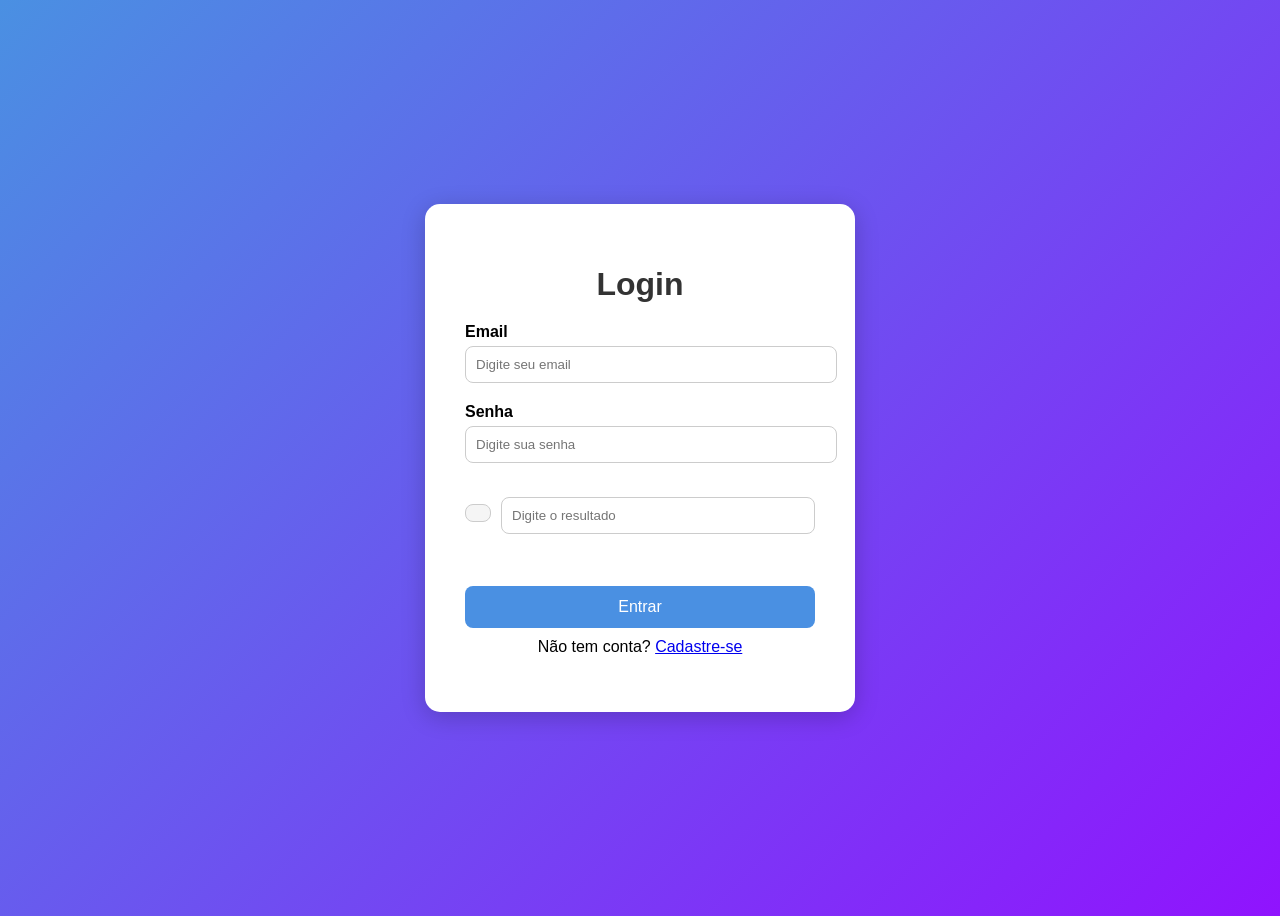
==== scr/index.html @ 042b9e36 "first commit" ====
<!DOCTYPE html>
<html lang="pt-BR">
<head>
  <meta charset="UTF-8" />
  <meta name="viewport" content="width=device-width, initial-scale=1.0" />
  <title>Tela de Login</title>
  <link rel="stylesheet" href="index.css" />
</head>
<body>

  <div class="login-container">
    <h1>Login</h1>
    <form id="loginForm">
      <div class="form-group">
        <label for="email">Email</label>
        <input type="email" id="email" required placeholder="Digite seu email" />
      </div>

      <div class="form-group">
        <label for="password">Senha</label>
        <input type="password" id="password" required placeholder="Digite sua senha" />
        <div id="password-strength"></div>
      </div>

      <div class="form-group captcha">
        <label id="captcha-label"></label>
        <input type="text" id="captcha-input" placeholder="Digite o resultado" required />
      </div>

      <p id="error-message"></p>

      <button type="submit">Entrar</button>
    </form>

    <p class="register-text">Não tem conta? <a href="#">Cadastre-se</a></p>
  </div>

  <script src="script.js"></script>
</body>
</html>
---- scr/index.css ----
body {
    font-family: 'Segoe UI', sans-serif;
    background: linear-gradient(135deg, #4a90e2, #9013fe);
    height: 100vh;
    display: flex;
    justify-content: center;
    align-items: center;
  }
  
  .login-container {
    background: #fff;
    border-radius: 15px;
    padding: 40px;
    width: 350px;
    box-shadow: 0 5px 25px rgba(0,0,0,0.2);
  }
  
  h1 {
    text-align: center;
    margin-bottom: 20px;
    color: #333;
  }
  
  .form-group {
    margin-bottom: 20px;
  }
  
  label {
    display: block;
    font-weight: 600;
    margin-bottom: 5px;
  }
  
  input {
    width: 100%;
    padding: 10px;
    border-radius: 8px;
    border: 1px solid #ccc;
    transition: 0.3s;
  }
  
  input:focus {
    border-color: #4a90e2;
    outline: none;
  }
  
  button {
    width: 100%;
    padding: 12px;
    background: #4a90e2;
    color: white;
    border: none;
    border-radius: 8px;
    font-size: 16px;
    cursor: pointer;
    transition: 0.3s;
  }
  
  button:hover {
    background: #357abd;
  }
  
  #password-strength {
    height: 6px;
    border-radius: 5px;
    margin-top: 8px;
    transition: 0.3s;
  }
  
  .captcha {
    display: flex;
    align-items: center;
    gap: 10px;
  }
  
  .captcha label {
    background: #f5f5f5;
    padding: 8px 12px;
    border-radius: 8px;
    user-select: none;
    border: 1px solid #ccc;
  }
  
  #error-message {
    color: red;
    text-align: center;
    font-size: 14px;
    min-height: 18px;
  }
  
  .register-text {
    text-align: center;
    margin-top: 10px;
  }
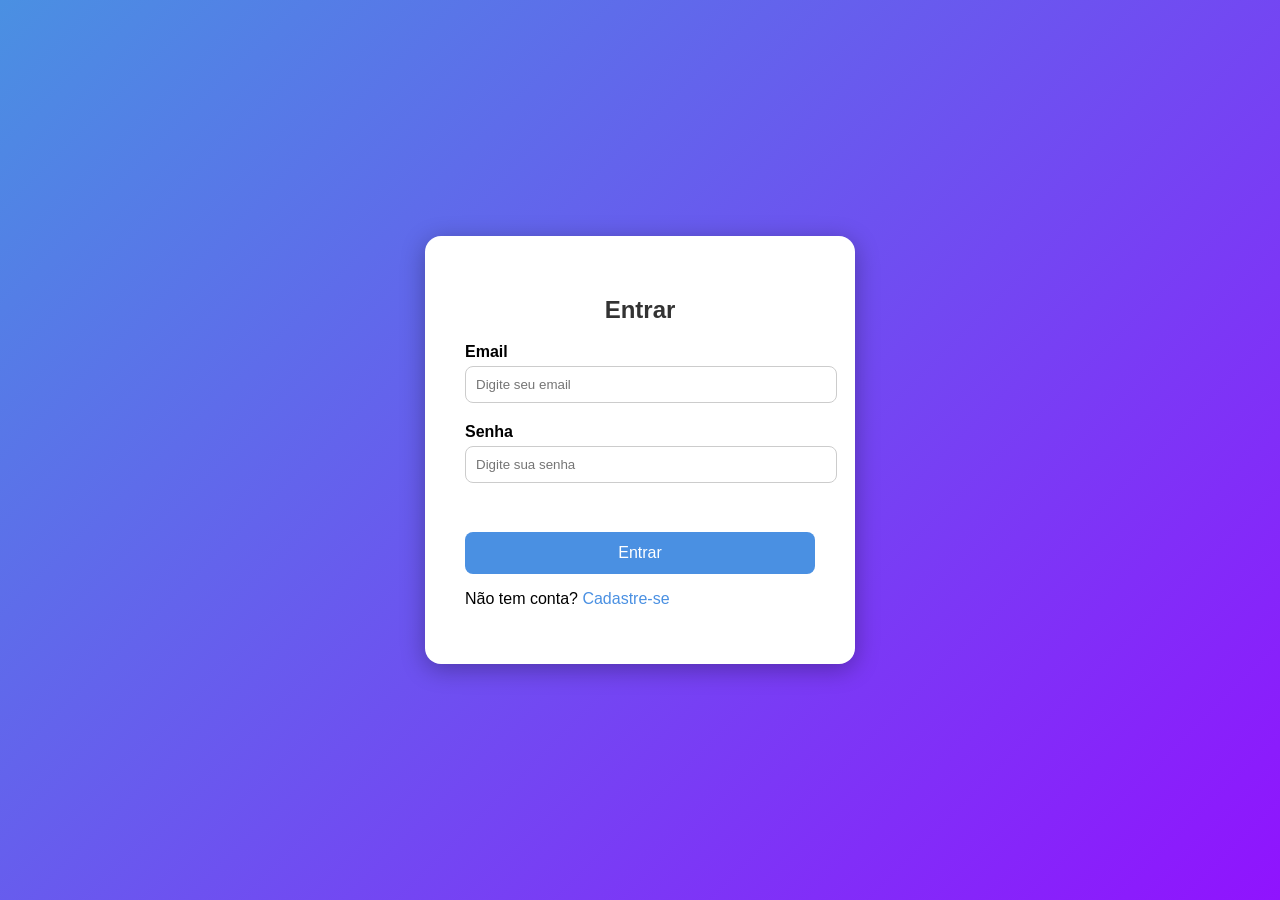
==== commit f8d287fa: "Merge pull request #1 from Ala12350o/teste Primeiro commit" ====
--- a/scr/index.html
+++ b/scr/index.html
@@ -3,36 +3,58 @@
 <head>
   <meta charset="UTF-8" />
   <meta name="viewport" content="width=device-width, initial-scale=1.0" />
-  <title>Tela de Login</title>
-  <link rel="stylesheet" href="index.css" />
+  <title>Login e Cadastro</title>
+  <link rel="stylesheet" href="style.css" />
+  <!-- reCAPTCHA v2 -->
+  <script src="https://www.google.com/recaptcha/api.js" async defer></script>
 </head>
 <body>
 
-  <div class="login-container">
-    <h1>Login</h1>
-    <form id="loginForm">
-      <div class="form-group">
-        <label for="email">Email</label>
-        <input type="email" id="email" required placeholder="Digite seu email" />
-      </div>
+  <div class="container">
 
-      <div class="form-group">
-        <label for="password">Senha</label>
-        <input type="password" id="password" required placeholder="Digite sua senha" />
-        <div id="password-strength"></div>
-      </div>
+    <!-- TELA DE LOGIN -->
+    <div class="form-box" id="loginBox">
+      <h2>Entrar</h2>
+      <form id="loginForm">
+        <div class="input-group">
+          <label>Email</label>
+          <input type="email" id="loginEmail" placeholder="Digite seu email" required />
+        </div>
+        <div class="input-group">
+          <label>Senha</label>
+          <input type="password" id="loginPassword" placeholder="Digite sua senha" required />
+        </div>
+        <div class="g-recaptcha" data-sitekey="https://www.google.com/recaptcha/admin/create"></div>
+        <p id="loginError" class="error"></p>
+        <button type="submit">Entrar</button>
+      </form>
+      <p>Não tem conta? <a href="#" id="toRegister">Cadastre-se</a></p>
+    </div>
 
-      <div class="form-group captcha">
-        <label id="captcha-label"></label>
-        <input type="text" id="captcha-input" placeholder="Digite o resultado" required />
-      </div>
+    <!-- TELA DE CADASTRO -->
+    <div class="form-box hidden" id="registerBox">
+      <h2>Cadastrar</h2>
+      <form id="registerForm">
+        <div class="input-group">
+          <label>Email</label>
+          <input type="email" id="regEmail" placeholder="Digite seu email" required />
+        </div>
+        <div class="input-group">
+          <label>Senha</label>
+          <input type="password" id="regPassword" placeholder="Crie uma senha" required />
+          <div id="passwordStrength"></div>
+        </div>
+        <div class="input-group">
+          <label>Confirmar senha</label>
+          <input type="password" id="confirmPassword" placeholder="Repita a senha" required />
+        </div>
+        <div class="g-recaptcha" data-sitekey=""></div>
+        <p id="registerError" class="error"></p>
+        <button type="submit">Cadastrar</button>
+      </form>
+      <p>Já tem conta? <a href="#" id="toLogin">Entrar</a></p>
+    </div>
 
-      <p id="error-message"></p>
-
-      <button type="submit">Entrar</button>
-    </form>
-
-    <p class="register-text">Não tem conta? <a href="#">Cadastre-se</a></p>
   </div>
 
   <script src="script.js"></script>
--- a/scr/style.css
+++ b/scr/style.css
@@ -0,0 +1,90 @@
+body {
+    font-family: 'Segoe UI', sans-serif;
+    background: linear-gradient(135deg, #4a90e2, #9013fe);
+    height: 100vh;
+    display: flex;
+    justify-content: center;
+    align-items: center;
+    margin: 0;
+  }
+  
+  .container {
+    background: #fff;
+    border-radius: 16px;
+    box-shadow: 0 5px 25px rgba(0,0,0,0.3);
+    padding: 40px;
+    width: 350px;
+    transition: 0.4s;
+  }
+  
+  h2 {
+    text-align: center;
+    color: #333;
+  }
+  
+  .input-group {
+    margin-bottom: 20px;
+  }
+  
+  label {
+    font-weight: 600;
+    display: block;
+    margin-bottom: 5px;
+  }
+  
+  input {
+    width: 100%;
+    padding: 10px;
+    border-radius: 8px;
+    border: 1px solid #ccc;
+    transition: 0.3s;
+  }
+  
+  input:focus {
+    border-color: #4a90e2;
+    outline: none;
+  }
+  
+  button {
+    width: 100%;
+    padding: 12px;
+    border: none;
+    background: #4a90e2;
+    color: white;
+    border-radius: 8px;
+    font-size: 16px;
+    cursor: pointer;
+    transition: 0.3s;
+  }
+  
+  button:hover {
+    background: #357abd;
+  }
+  
+  .error {
+    color: red;
+    font-size: 13px;
+    text-align: center;
+    min-height: 16px;
+  }
+  
+  a {
+    color: #4a90e2;
+    text-decoration: none;
+  }
+  
+  a:hover {
+    text-decoration: underline;
+  }
+  
+  .hidden {
+    display: none;
+  }
+  
+  #passwordStrength {
+    height: 6px;
+    border-radius: 4px;
+    margin-top: 5px;
+    background: #ddd;
+    transition: 0.3s;
+  }
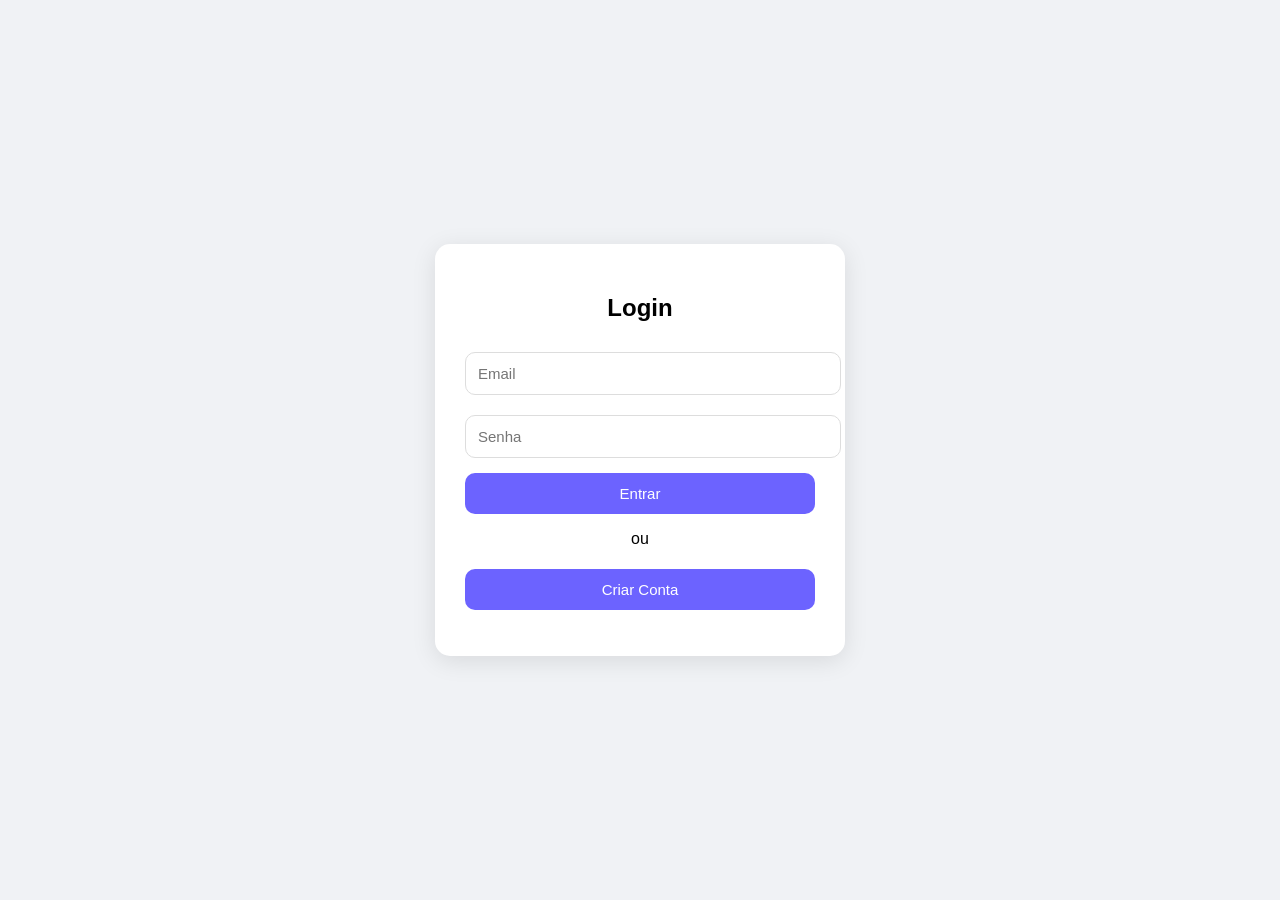
==== commit 257c59bf: "projeto_75%" ====
--- a/scr/index.html
+++ b/scr/index.html
@@ -2,61 +2,42 @@
 <html lang="pt-BR">
 <head>
   <meta charset="UTF-8" />
-  <meta name="viewport" content="width=device-width, initial-scale=1.0" />
-  <title>Login e Cadastro</title>
-  <link rel="stylesheet" href="style.css" />
-  <!-- reCAPTCHA v2 -->
-  <script src="https://www.google.com/recaptcha/api.js" async defer></script>
+  <title>Sistema com JSON Server</title>
+  <link rel="stylesheet" href="style.css">
 </head>
 <body>
 
-  <div class="container">
+<div id="login" class="card">
+  <h2>Login</h2>
+  <input type="email" id="loginEmail" placeholder="Email">
+  <input type="password" id="loginSenha" placeholder="Senha">
+  <button onclick="fazerLogin()">Entrar</button>
+  <p style="text-align:center;">ou</p>
+  <button onclick="mostrarCadastro()">Criar Conta</button>
+  <p id="loginErro" style="color:red;"></p>
+</div>
 
-    <!-- TELA DE LOGIN -->
-    <div class="form-box" id="loginBox">
-      <h2>Entrar</h2>
-      <form id="loginForm">
-        <div class="input-group">
-          <label>Email</label>
-          <input type="email" id="loginEmail" placeholder="Digite seu email" required />
-        </div>
-        <div class="input-group">
-          <label>Senha</label>
-          <input type="password" id="loginPassword" placeholder="Digite sua senha" required />
-        </div>
-        <div class="g-recaptcha" data-sitekey="https://www.google.com/recaptcha/admin/create"></div>
-        <p id="loginError" class="error"></p>
-        <button type="submit">Entrar</button>
-      </form>
-      <p>Não tem conta? <a href="#" id="toRegister">Cadastre-se</a></p>
-    </div>
+<div id="cadastro" class="card" style="display:none;">
+  <h2>Cadastro</h2>
+  <input type="email" id="cadEmail" placeholder="Email">
+  <input type="password" id="cadSenha" placeholder="Senha">
+  <button onclick="fazerCadastro()">Cadastrar</button>
+  <button onclick="mostrarLogin()">Voltar</button>
+  <p id="cadErro" style="color:red;"></p>
+</div>
 
-    <!-- TELA DE CADASTRO -->
-    <div class="form-box hidden" id="registerBox">
-      <h2>Cadastrar</h2>
-      <form id="registerForm">
-        <div class="input-group">
-          <label>Email</label>
-          <input type="email" id="regEmail" placeholder="Digite seu email" required />
-        </div>
-        <div class="input-group">
-          <label>Senha</label>
-          <input type="password" id="regPassword" placeholder="Crie uma senha" required />
-          <div id="passwordStrength"></div>
-        </div>
-        <div class="input-group">
-          <label>Confirmar senha</label>
-          <input type="password" id="confirmPassword" placeholder="Repita a senha" required />
-        </div>
-        <div class="g-recaptcha" data-sitekey=""></div>
-        <p id="registerError" class="error"></p>
-        <button type="submit">Cadastrar</button>
-      </form>
-      <p>Já tem conta? <a href="#" id="toLogin">Entrar</a></p>
-    </div>
+<div id="perfil" class="card" style="display:none;">
+  <h2>Perfil</h2>
+  <img id="fotoPerfil">
+  <p><strong>Nome:</strong> <span id="nomePerfil"></span></p>
+  <p><strong>Idade:</strong> <span id="idadePerfil"></span></p>
+  <p><strong>Rua:</strong> <span id="ruaPerfil"></span></p>
+  <p><strong>Bairro:</strong> <span id="bairroPerfil"></span></p>
+  <p><strong>Cidade:</strong> <span id="cidadePerfil"></span></p>
+  <p><strong>Escola:</strong> <span id="escolaPerfil"></span></p>
+  <p><strong>Ano Letivo:</strong> <span id="anoPerfil"></span></p>
+</div>
 
-  </div>
-
-  <script src="script.js"></script>
+<script src="script.js"></script>
 </body>
 </html>
--- a/scr/style.css
+++ b/scr/style.css
@@ -1,90 +1,81 @@
+/* ======== ESTILO GLOBAL ======== */
 body {
-    font-family: 'Segoe UI', sans-serif;
-    background: linear-gradient(135deg, #4a90e2, #9013fe);
-    height: 100vh;
-    display: flex;
-    justify-content: center;
-    align-items: center;
-    margin: 0;
-  }
-  
-  .container {
-    background: #fff;
-    border-radius: 16px;
-    box-shadow: 0 5px 25px rgba(0,0,0,0.3);
-    padding: 40px;
-    width: 350px;
-    transition: 0.4s;
-  }
-  
-  h2 {
-    text-align: center;
-    color: #333;
-  }
-  
-  .input-group {
-    margin-bottom: 20px;
-  }
-  
-  label {
-    font-weight: 600;
-    display: block;
-    margin-bottom: 5px;
-  }
-  
-  input {
-    width: 100%;
-    padding: 10px;
-    border-radius: 8px;
-    border: 1px solid #ccc;
-    transition: 0.3s;
-  }
-  
-  input:focus {
-    border-color: #4a90e2;
-    outline: none;
-  }
-  
-  button {
-    width: 100%;
-    padding: 12px;
-    border: none;
-    background: #4a90e2;
-    color: white;
-    border-radius: 8px;
-    font-size: 16px;
-    cursor: pointer;
-    transition: 0.3s;
-  }
-  
-  button:hover {
-    background: #357abd;
-  }
-  
-  .error {
-    color: red;
-    font-size: 13px;
-    text-align: center;
-    min-height: 16px;
-  }
-  
-  a {
-    color: #4a90e2;
-    text-decoration: none;
-  }
-  
-  a:hover {
-    text-decoration: underline;
-  }
-  
-  .hidden {
-    display: none;
-  }
-  
-  #passwordStrength {
-    height: 6px;
-    border-radius: 4px;
-    margin-top: 5px;
-    background: #ddd;
-    transition: 0.3s;
-  }+  margin: 0;
+  background: #f0f2f5;
+  font-family: "Segoe UI", Arial, sans-serif;
+  display: flex;
+  justify-content: center;
+  align-items: center;
+  height: 100vh;
+}
+
+/* ======== CARTÕES ======== */
+.card {
+  width: 350px;
+  background: #fff;
+  padding: 30px;
+  border-radius: 15px;
+  box-shadow: 0px 5px 25px rgba(0,0,0,0.1);
+  animation: fadein 0.4s ease-in-out;
+}
+
+@keyframes fadein {
+  from { opacity: 0; transform: translateY(10px); }
+  to   { opacity: 1; transform: translateY(0); }
+}
+
+.card h2 {
+  text-align: center;
+  margin-bottom: 20px;
+  font-weight: 600;
+}
+
+/* ======== INPUTS ======== */
+input {
+  width: 100%;
+  padding: 12px;
+  margin: 10px 0;
+  border: 1px solid #ddd;
+  border-radius: 10px;
+  font-size: 15px;
+  transition: 0.2s;
+}
+
+input:focus {
+  outline: none;
+  border-color: #6c63ff;
+  box-shadow: 0 0 6px #6c63ff33;
+}
+
+/* ======== BOTÕES ======== */
+button {
+  width: 100%;
+  padding: 12px;
+  background: #6c63ff;
+  color: white;
+  border: none;
+  border-radius: 10px;
+  font-size: 15px;
+  cursor: pointer;
+  margin-top: 5px;
+  transition: 0.2s;
+}
+
+button:hover {
+  background: #574fd6;
+}
+
+/* ======== PERFIL ======== */
+#perfil img {
+  display: block;
+  margin: 0 auto 15px;
+  width: 150px;
+  height: 150px;
+  border-radius: 15px;
+  object-fit: cover;
+}
+
+#perfil p {
+  font-size: 16px;
+  margin: 5px 0;
+}
